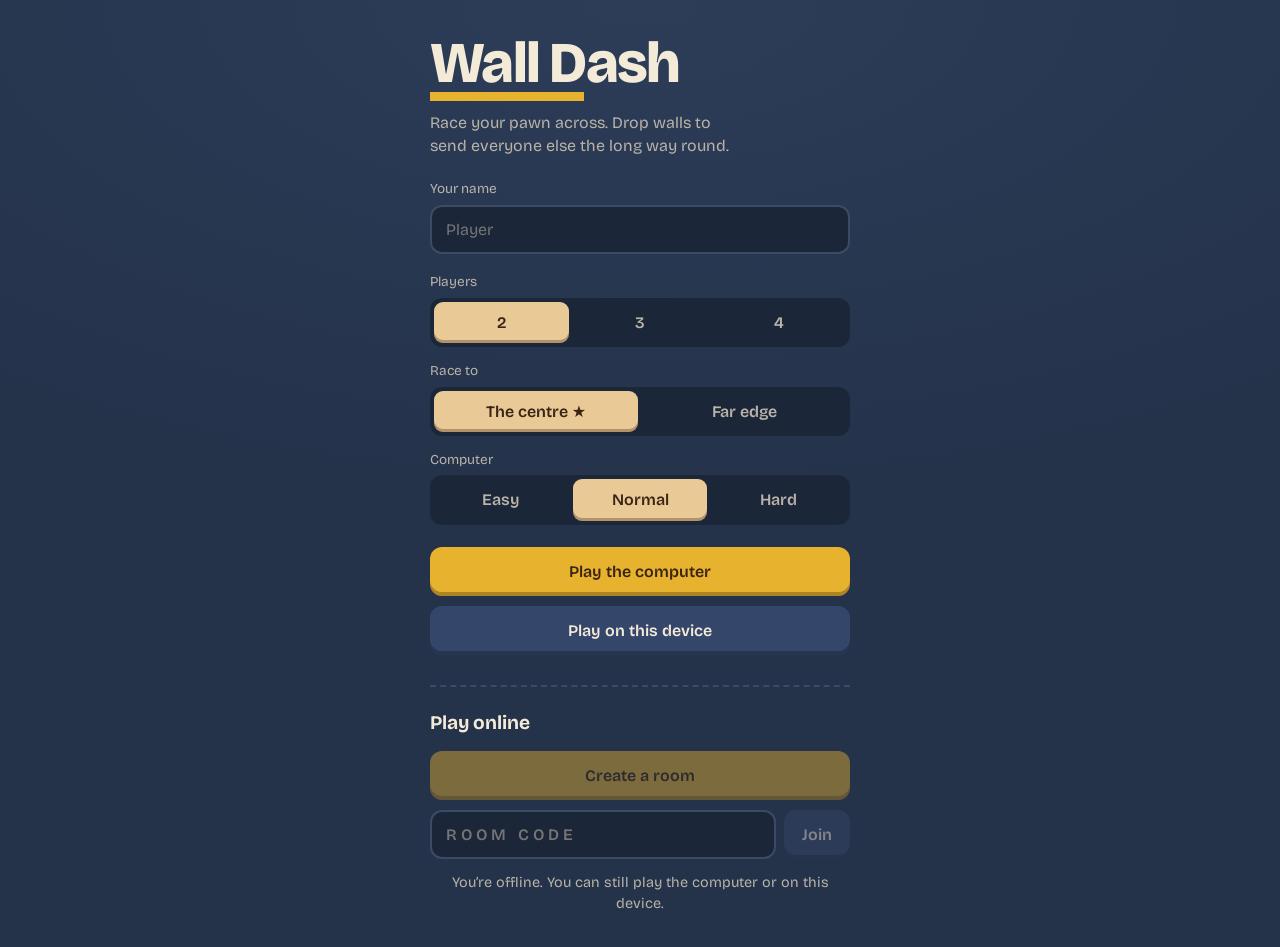
==== index.html @ b1724b5a "wall-dash game first commit" ====
<!doctype html>
<html lang="en">
<head>
<meta charset="utf-8">
<meta name="viewport" content="width=device-width, initial-scale=1, viewport-fit=cover, user-scalable=no">
<meta name="theme-color" content="#24324A">
<title>Wall Dash</title>
<link rel="manifest" href="manifest.webmanifest">
<link rel="icon" href="icon.svg" type="image/svg+xml">
<link rel="preconnect" href="https://fonts.googleapis.com">
<link rel="preconnect" href="https://fonts.gstatic.com" crossorigin>
<link href="https://fonts.googleapis.com/css2?family=Bricolage+Grotesque:opsz,wght@12..96,400;12..96,600;12..96,800&display=swap" rel="stylesheet">
<link rel="stylesheet" href="css/style.css?v=9">
</head>
<body>

<!-- Home -->
<section id="home" class="screen">
  <header class="brand">
    <h1 id="gameName">Wall Dash</h1>
    <p class="tagline">Race your pawn across. Drop walls to send everyone else the long way round.</p>
  </header>

  <p id="announcement" class="announcement" hidden></p>

  <label class="field">
    <span>Your name</span>
    <input id="nameInput" maxlength="18" autocomplete="nickname" placeholder="Player">
  </label>

  <div class="setup">
    <div class="row">
      <span class="row-label">Players</span>
      <div class="seg" data-pref="players">
        <button data-v="2">2</button><button data-v="3">3</button><button data-v="4">4</button>
      </div>
    </div>
    <div class="row" id="modeRow">
      <span class="row-label">Race to</span>
      <div class="seg" data-pref="mode">
        <button data-v="center">The centre ★</button><button data-v="edge">Far edge</button>
      </div>    </div>
    <div class="row" id="levelRow">
      <span class="row-label">Computer</span>
      <div class="seg" data-pref="level">
        <button data-v="easy">Easy</button><button data-v="normal">Normal</button><button data-v="hard">Hard</button>
      </div>
    </div>
  </div>

  <div class="actions">
    <button id="btnAI" class="btn primary">Play the computer</button>
    <button id="btnLocal" class="btn">Play on this device</button>
  </div>

  <div class="online" id="onlineBox">
    <h2>Play online</h2>
    <button id="btnCreate" class="btn primary">Create a room</button>
    <div class="join">
      <input id="codeInput" maxlength="5" placeholder="Room code" autocapitalize="characters" autocomplete="off" spellcheck="false">
      <button id="btnJoin" class="btn">Join</button>
    </div>
    <p id="onlineNote" class="note" hidden></p>
  </div>
</section>

<!-- Lobby -->
<section id="lobby" class="screen" hidden>
  <p class="lobby-intro">Share this code so friends can join</p>
  <div class="code-box"><span id="roomCode">-----</span></div>
  <div class="actions inline">
    <button id="btnShare" class="btn">Share invite link</button>
  </div>
  <ul id="seatList" class="seats"></ul>
  <label id="fillRow" class="check"><input type="checkbox" id="fillBots" checked> Fill empty seats with computer players</label>
  <div class="actions">
    <button id="btnStart" class="btn primary">Start game</button>
    <p id="waitNote" class="note" hidden>Waiting for the host to start the game…</p>
    <button id="btnLeaveLobby" class="btn ghost">Leave room</button>
  </div>
</section>

<!-- Game -->
<section id="game" class="screen game" hidden>
  <div id="players" class="players"></div>
  <div id="boardWrap" class="board-wrap"><canvas id="board" aria-label="Game board"></canvas></div>
  <p id="status" class="status" aria-live="polite"></p>
  <div class="controls">
    <button id="btnPass" class="btn" hidden>Skip turn</button>
    <button id="btnMenu" class="btn ghost">Leave</button>
  </div>
  <div id="wallPad" class="wall-pad" hidden>
    <div class="dpad">
      <button class="btn" data-dir="up" aria-label="Move wall up">↑</button>
      <button class="btn" data-dir="left" aria-label="Move wall left">←</button>
      <button class="btn" data-dir="right" aria-label="Move wall right">→</button>
      <button class="btn" data-dir="down" aria-label="Move wall down">↓</button>
    </div>
    <div class="wall-actions">
      <button id="btnPlace" class="btn primary place">Place wall</button>
      <div class="inline-btns">
        <button id="btnRotate" class="btn" title="Turn the wall (R)">⟲ Turn</button>
        <button id="btnCancelWall" class="btn ghost">Cancel</button>
      </div>
    </div>
  </div>
  <p class="hint" id="hint"></p>
</section>

<div id="overlay" class="overlay" hidden>
  <div class="sheet">
    <div id="winDot" class="win-dot"></div>
    <h2 id="winText">Red wins</h2>
    <div class="actions">
      <button id="btnAgain" class="btn primary">Play again</button>
      <button id="btnHome" class="btn ghost">Back to menu</button>
    </div>
  </div>
</div>

<div id="toast" class="toast" role="status" hidden></div>

<script src="shared/game.js?v=8"></script>
<script src="shared/ai.js?v=5"></script>
<script src="js/app.js?v=9"></script>
</body>
</html>
---- css/style.css ----
:root {
  --table: #24324A;      /* the table the board sits on */
  --table-2: #2D3D58;
  --chalk: #F4EAD8;      /* text */
  --chalk-dim: #B9B3A8;
  --walnut: #6E4127;     /* board frame */
  --maple: #E9CA97;      /* squares */
  --groove: #4B2A18;
  --brass: #E7B22E;
  --red: #D9432F; --blue: #3E7BE6; --yellow: #E7B22E; --green: #2FA36B;
  --danger: #FF7A66;
  --font: "Bricolage Grotesque", ui-rounded, "Segoe UI", Roboto, system-ui, sans-serif;
  color-scheme: dark;
  box-sizing: border-box;
  padding-top: env(safe-area-inset-top, 0px);
  padding-bottom: env(safe-area-inset-bottom, 0px);
}
[hidden] { display: none !important; }
*, *::before, *::after { box-sizing: inherit; }
html, body { height: 100%; margin: 0; }
body {
  font-family: var(--font); color: var(--chalk); font-size: 16px; line-height: 1.45;
  background: radial-gradient(120% 80% at 50% 0%, var(--table-2), var(--table) 70%) fixed, var(--table);
  -webkit-tap-highlight-color: transparent; overscroll-behavior: none;
}
.screen { max-width: 460px; margin: 0 auto; padding: 24px 20px 32px; }
.screen[hidden] { display: none !important; }

/* Home */
.brand h1 {
  font-size: clamp(2.6rem, 12vw, 3.6rem); font-weight: 800; line-height: .95; letter-spacing: -0.03em;
  margin: 12px 0 10px; display: inline-block; padding-bottom: 10px;
  background: linear-gradient(var(--brass), var(--brass)) left bottom / 62% 9px no-repeat;
}
.tagline { margin: 0 0 22px; color: var(--chalk-dim); max-width: 32ch; }
.announcement { background: #3A4E70; border-left: 5px solid var(--brass); padding: 10px 14px; border-radius: 4px 10px 10px 4px; margin: 0 0 18px; }

.field { display: block; margin-bottom: 18px; }
.field span, .row-label { display: block; font-size: .85rem; color: var(--chalk-dim); margin-bottom: 6px; }
input[type=text], input:not([type]), input[type=password], input[type=number], select, textarea {
  width: 100%; font: inherit; color: var(--chalk); background: #1B2639; border: 2px solid #3B4B66;
  border-radius: 12px; padding: 11px 14px; outline: none;
}
input:focus-visible, select:focus-visible, textarea:focus-visible { border-color: var(--brass); }

.setup { display: grid; gap: 14px; margin-bottom: 22px; }
.seg { display: flex; background: #1B2639; border-radius: 12px; padding: 4px; gap: 4px; }
.seg button {
  flex: 1; font: inherit; font-weight: 600; color: var(--chalk-dim); background: transparent; border: 0;
  padding: 9px 6px; border-radius: 9px; cursor: pointer;
}
.seg button:disabled { opacity: .4; cursor: not-allowed; }
.row-note { margin: 6px 0 0; font-size: .85rem; color: var(--chalk-dim); }
.seg button.on { background: var(--maple); color: #3A2414; box-shadow: inset 0 -3px 0 rgba(75, 42, 24, .35); }
.seg.big button { padding: 12px 18px; }

.btn {
  font: inherit; font-weight: 600; color: var(--chalk); background: #34476A; border: 0; cursor: pointer;
  padding: 13px 18px; border-radius: 12px; box-shadow: inset 0 -4px 0 rgba(0, 0, 0, .25);
}
.btn:active { transform: translateY(2px); box-shadow: inset 0 -2px 0 rgba(0, 0, 0, .25); }
.btn.primary { background: var(--brass); color: #3A2414; }
.btn.ghost { background: transparent; box-shadow: none; color: var(--chalk-dim); text-decoration: underline; text-underline-offset: 3px; }
.btn.danger { background: #7A2E26; }
.btn.round { width: 48px; height: 48px; padding: 0; font-size: 1.4rem; border-radius: 50%; }
.btn:disabled { opacity: .45; cursor: not-allowed; }
button:focus-visible { outline: 3px solid var(--brass); outline-offset: 2px; }

.actions { display: grid; gap: 10px; }
.actions.inline { display: flex; justify-content: center; }
.online { margin-top: 30px; padding-top: 22px; border-top: 2px dashed #3B4B66; display: grid; gap: 10px; }
.online h2 { margin: 0 0 4px; font-size: 1.2rem; }
.join { display: flex; gap: 8px; }
.join input { text-transform: uppercase; letter-spacing: .25em; font-weight: 600; }
.note { color: var(--chalk-dim); font-size: .9rem; margin: 4px 0 0; text-align: center; }

/* Lobby */
.lobby-intro { text-align: center; color: var(--chalk-dim); margin: 20px 0 10px; }
.code-box { text-align: center; margin-bottom: 14px; }
.code-box span {
  display: inline-block; font-size: 2.8rem; font-weight: 800; letter-spacing: .18em; padding: 8px 18px 8px 26px;
  background: var(--maple); color: #3A2414; border-radius: 14px; border: 6px solid var(--walnut);
}
.seats { list-style: none; padding: 0; margin: 22px 0; display: grid; gap: 8px; }
.seats li { display: flex; align-items: center; gap: 12px; background: #1B2639; padding: 12px 14px; border-radius: 12px; }
.seats li.empty { color: var(--chalk-dim); font-style: italic; }
.pawn-dot { width: 18px; height: 18px; border-radius: 50%; flex: none; box-shadow: inset 0 -3px 0 rgba(0,0,0,.3); }
.seats .tag { margin-left: auto; font-size: .8rem; color: var(--chalk-dim); }
.check { display: flex; gap: 10px; align-items: center; margin-bottom: 16px; color: var(--chalk-dim); }
.check input { width: 20px; height: 20px; accent-color: var(--brass); }

/* Game */
.screen.game { max-width: 640px; padding-top: 12px; display: flex; flex-direction: column; min-height: 100%; }
.players { display: flex; flex-wrap: wrap; gap: 6px; justify-content: center; margin-bottom: 10px; }
.chip {
  display: flex; align-items: center; gap: 8px; padding: 6px 12px 6px 8px; border-radius: 999px;
  background: #1B2639; border: 2px solid transparent; font-size: .9rem; transition: border-color .2s;
}
.chip.turn { border-color: var(--chalk); background: #2C3B57; }
.chip .walls { color: var(--chalk-dim); font-variant-numeric: tabular-nums; }
.chip .off { color: var(--danger); font-size: .75rem; }
.board-wrap { position: relative; width: 100%; aspect-ratio: 1; max-height: 70vh; margin: 0 auto; touch-action: none; }
.board-wrap canvas { width: 100%; height: 100%; display: block; -webkit-touch-callout: none; -webkit-user-select: none; user-select: none; }
.status { text-align: center; font-weight: 600; font-size: 1.1rem; margin: 12px 0 8px; min-height: 1.5em; }
.controls { display: flex; gap: 10px; justify-content: center; align-items: center; flex-wrap: wrap; }
.wall-pad { display: flex; gap: 18px; justify-content: center; align-items: center; margin-top: 12px; }
.dpad { display: grid; grid-template-columns: repeat(3, 48px); grid-template-rows: repeat(3, 48px); gap: 4px; }
.dpad .btn { padding: 0; font-size: 1.3rem; }
.dpad [data-dir=up] { grid-area: 1 / 2; }
.dpad [data-dir=left] { grid-area: 2 / 1; }
.dpad [data-dir=right] { grid-area: 2 / 3; }
.dpad [data-dir=down] { grid-area: 3 / 2; }
.btn.place { padding: 18px 24px; font-size: 1.15rem; }
.wall-actions { display: flex; flex-direction: column; gap: 8px; }
.wall-actions .inline-btns { display: flex; gap: 8px; justify-content: center; }
.hint { text-align: center; color: var(--chalk-dim); font-size: .85rem; margin: 10px 0 0; }

.overlay { position: fixed; inset: 0; background: rgba(15, 20, 32, .72); display: grid; place-items: center; padding: 20px; z-index: 20; }
.overlay[hidden] { display: none; }
.sheet { background: var(--table-2); border-radius: 20px; padding: 28px 24px; width: min(360px, 100%); text-align: center; border-top: 8px solid var(--walnut); }
.sheet h2 { font-size: 2rem; margin: 10px 0 20px; letter-spacing: -0.02em; }
.win-dot { width: 56px; height: 56px; border-radius: 50%; margin: 0 auto; box-shadow: inset 0 -6px 0 rgba(0,0,0,.3); }

.toast {
  position: fixed; left: 50%; bottom: calc(24px + env(safe-area-inset-bottom, 0px)); transform: translateX(-50%);
  background: var(--chalk); color: #222; padding: 10px 16px; border-radius: 10px; font-weight: 600; z-index: 30; max-width: 90vw;
}
.toast[hidden] { display: none; }

/* Admin */
.admin { max-width: 760px; }
.admin h1 { font-size: 2rem; margin: 8px 0 4px; }
.admin h2 { font-size: 1.2rem; margin: 30px 0 12px; }
.panel { background: #1B2639; border-radius: 14px; padding: 18px; display: grid; gap: 16px; }
.grid2 { display: grid; grid-template-columns: repeat(auto-fit, minmax(200px, 1fr)); gap: 16px; }
.panel label > span { display: block; font-size: .85rem; color: var(--chalk-dim); margin-bottom: 6px; }
.panel small { display: block; color: var(--chalk-dim); margin-top: 4px; font-size: .8rem; }
.panel input, .panel select, .panel textarea { background: #24324A; }
.stats { display: flex; gap: 12px; flex-wrap: wrap; }
.stat { background: #1B2639; border-radius: 12px; padding: 12px 16px; min-width: 120px; }
.stat b { display: block; font-size: 1.6rem; }
.stat span { color: var(--chalk-dim); font-size: .85rem; }
.table-wrap { overflow-x: auto; }
table { width: 100%; border-collapse: collapse; font-size: .92rem; }
th, td { text-align: left; padding: 9px 10px; border-bottom: 1px solid #34476A; }
th { color: var(--chalk-dim); font-weight: 600; }
.err { color: var(--danger); margin: 0; }
.ok { color: var(--green); margin: 0; }

@media (prefers-reduced-motion: reduce) { * { transition: none !important; } }
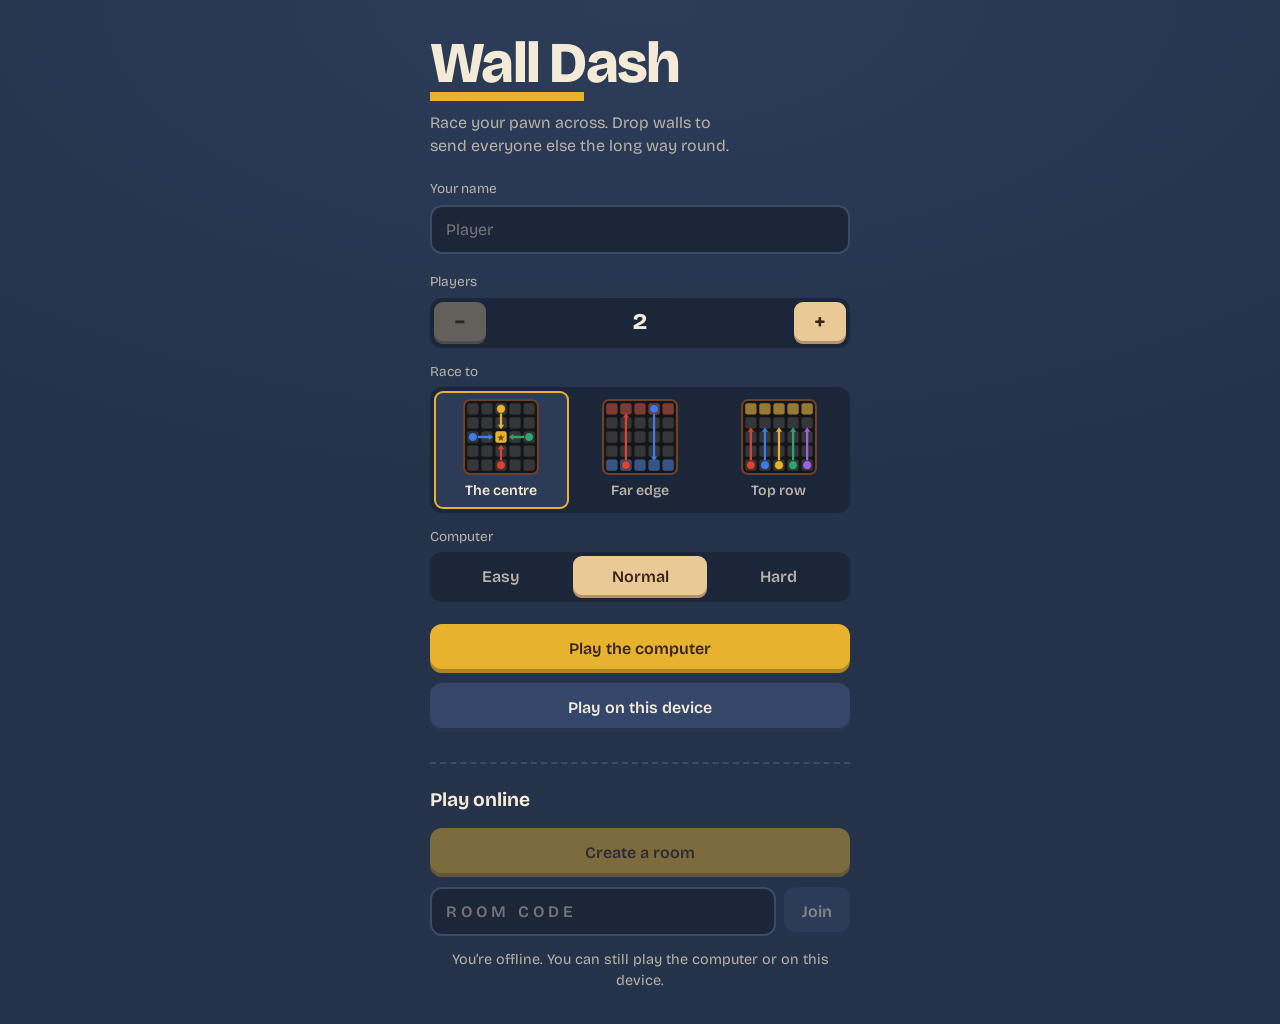
==== commit 778dc01e: "new changes" ====
--- a/index.html
+++ b/index.html
@@ -10,7 +10,7 @@
 <link rel="preconnect" href="https://fonts.googleapis.com">
 <link rel="preconnect" href="https://fonts.gstatic.com" crossorigin>
 <link href="https://fonts.googleapis.com/css2?family=Bricolage+Grotesque:opsz,wght@12..96,400;12..96,600;12..96,800&display=swap" rel="stylesheet">
-<link rel="stylesheet" href="css/style.css?v=9">
+<link rel="stylesheet" href="css/style.css?v=18">
 </head>
 <body>
 
@@ -31,15 +31,21 @@
   <div class="setup">
     <div class="row">
       <span class="row-label">Players</span>
-      <div class="seg" data-pref="players">
-        <button data-v="2">2</button><button data-v="3">3</button><button data-v="4">4</button>
+      <div class="stepper">
+        <button type="button" id="playersDown" aria-label="Fewer players">−</button>
+        <output id="playersOut" aria-live="polite">2</output>
+        <button type="button" id="playersUp" aria-label="More players">+</button>
       </div>
     </div>
     <div class="row" id="modeRow">
       <span class="row-label">Race to</span>
-      <div class="seg" data-pref="mode">
-        <button data-v="center">The centre ★</button><button data-v="edge">Far edge</button>
-      </div>    </div>
+      <div class="seg modes" data-pref="mode">
+        <button data-v="center"><span>The centre</span></button>
+        <button data-v="edge"><span>Far edge</span></button>
+        <button data-v="race"><span>Top row</span></button>
+      </div>
+      <p class="row-note" id="modeNote" hidden>With 5 or more players everyone races from the bottom row to the top row.</p>
+    </div>
     <div class="row" id="levelRow">
       <span class="row-label">Computer</span>
       <div class="seg" data-pref="level">
@@ -72,6 +78,15 @@
     <button id="btnShare" class="btn">Share invite link</button>
   </div>
   <ul id="seatList" class="seats"></ul>
+  <div class="row lobby-walls">
+    <span class="row-label">Walls each</span>
+    <div class="stepper">
+      <button type="button" id="wallsDown" aria-label="Fewer walls">−</button>
+      <output id="wallsOut" aria-live="polite">10</output>
+      <button type="button" id="wallsUp" aria-label="More walls">+</button>
+    </div>
+    <p class="row-note" id="wallsNote" hidden>The host picks this.</p>
+  </div>
   <label id="fillRow" class="check"><input type="checkbox" id="fillBots" checked> Fill empty seats with computer players</label>
   <div class="actions">
     <button id="btnStart" class="btn primary">Start game</button>
@@ -82,29 +97,28 @@
 
 <!-- Game -->
 <section id="game" class="screen game" hidden>
-  <div id="players" class="players"></div>
+  <div class="game-top">
+    <div id="players" class="players"></div>
+    <button id="btnMenu" class="btn ghost leave">Leave</button>
+  </div>
+  <div id="chatLog" class="chat-log" aria-label="Chat" aria-live="polite" hidden></div>
   <div id="boardWrap" class="board-wrap"><canvas id="board" aria-label="Game board"></canvas></div>
-  <p id="status" class="status" aria-live="polite"></p>
-  <div class="controls">
-    <button id="btnPass" class="btn" hidden>Skip turn</button>
-    <button id="btnMenu" class="btn ghost">Leave</button>
-  </div>
-  <div id="wallPad" class="wall-pad" hidden>
-    <div class="dpad">
-      <button class="btn" data-dir="up" aria-label="Move wall up">↑</button>
-      <button class="btn" data-dir="left" aria-label="Move wall left">←</button>
-      <button class="btn" data-dir="right" aria-label="Move wall right">→</button>
-      <button class="btn" data-dir="down" aria-label="Move wall down">↓</button>
-    </div>
-    <div class="wall-actions">
-      <button id="btnPlace" class="btn primary place">Place wall</button>
-      <div class="inline-btns">
+  <div class="dock">
+    <p id="status" class="status" aria-live="polite"></p>
+    <div class="dock-body">
+      <button id="btnPass" class="btn" hidden>Skip turn</button>
+      <div id="wallPad" class="wall-pad" hidden>
         <button id="btnRotate" class="btn" title="Turn the wall (R)">⟲ Turn</button>
+        <button id="btnPlace" class="btn primary place">Place wall</button>
         <button id="btnCancelWall" class="btn ghost">Cancel</button>
       </div>
+      <p class="hint" id="hint"></p>
     </div>
   </div>
-  <p class="hint" id="hint"></p>
+  <form id="chatForm" class="chat-form" autocomplete="off" hidden>
+    <input id="chatInput" maxlength="200" placeholder="Message…" aria-label="Chat message" enterkeyhint="send">
+    <button class="btn primary" type="submit">Send</button>
+  </form>
 </section>
 
 <div id="overlay" class="overlay" hidden>
@@ -120,8 +134,8 @@
 
 <div id="toast" class="toast" role="status" hidden></div>
 
-<script src="shared/game.js?v=8"></script>
-<script src="shared/ai.js?v=5"></script>
-<script src="js/app.js?v=9"></script>
+<script src="shared/game.js?v=10"></script>
+<script src="shared/ai.js?v=6"></script>
+<script src="js/app.js?v=17"></script>
 </body>
 </html>
--- a/css/style.css
+++ b/css/style.css
@@ -54,6 +54,22 @@
 .seg button.on { background: var(--maple); color: #3A2414; box-shadow: inset 0 -3px 0 rgba(75, 42, 24, .35); }
 .seg.big button { padding: 12px 18px; }
 
+/* Player count */
+.stepper { display: flex; align-items: center; background: #1B2639; border-radius: 12px; padding: 4px; gap: 4px; }
+.stepper button {
+  width: 52px; height: 42px; font: inherit; font-size: 1.4rem; font-weight: 700; color: #3A2414; background: var(--maple);
+  border: 0; border-radius: 9px; cursor: pointer; box-shadow: inset 0 -3px 0 rgba(75, 42, 24, .35);
+}
+.stepper button:disabled { opacity: .35; cursor: not-allowed; }
+.lobby-walls { margin-bottom: 18px; }
+.stepper button[hidden] { display: block !important; visibility: hidden; } /* keeps the number centred for guests */
+.stepper output { flex: 1; text-align: center; font-size: 1.4rem; font-weight: 800; font-variant-numeric: tabular-nums; }
+
+/* Mode picker: a small picture of each race */
+.seg.modes button { display: flex; flex-direction: column; align-items: center; gap: 6px; padding: 8px 4px 7px; font-size: .88rem; }
+.seg.modes svg { width: 100%; max-width: 76px; height: auto; display: block; }
+.seg.modes button.on { background: #2C3B57; color: var(--chalk); box-shadow: inset 0 0 0 2px var(--brass); }
+
 .btn {
   font: inherit; font-weight: 600; color: var(--chalk); background: #34476A; border: 0; cursor: pointer;
   padding: 13px 18px; border-radius: 12px; box-shadow: inset 0 -4px 0 rgba(0, 0, 0, .25);
@@ -90,30 +106,75 @@
 .check input { width: 20px; height: 20px; accent-color: var(--brass); }
 
 /* Game */
-.screen.game { max-width: 640px; padding-top: 12px; display: flex; flex-direction: column; min-height: 100%; }
-.players { display: flex; flex-wrap: wrap; gap: 6px; justify-content: center; margin-bottom: 10px; }
+/* The board takes every pixel the rest leaves over. Player names stay at the top, the chat box at the
+   bottom, and the board with its buttons sits in the middle of the space left between them. */
+.screen.game {
+  max-width: none; padding: 6px 6px 8px; display: flex; flex-direction: column; gap: 6px;
+  height: 100vh; /* older webviews drop the env() lines below */
+  height: calc(100vh - env(safe-area-inset-top, 0px) - env(safe-area-inset-bottom, 0px));
+  height: calc(100dvh - env(safe-area-inset-top, 0px) - env(safe-area-inset-bottom, 0px));
+}
+.game-top { display: flex; align-items: center; gap: 6px; width: 100%; max-width: 760px; margin: 0 auto auto; }
+.screen.game .chat-form { margin-top: auto; }
+.screen.game:not(.has-chat) .dock { margin-bottom: auto; }
+.players { flex: 1; min-width: 0; display: flex; flex-wrap: wrap; gap: 4px; justify-content: center; position: relative; }
+.players.many { flex-wrap: nowrap; justify-content: flex-start; overflow-x: auto; scrollbar-width: none; padding: 1px 0; }
+.players.many::-webkit-scrollbar { display: none; }
+.players.many .chip { flex: none; }
+.btn.leave { flex: none; padding: 6px 8px; font-size: .85rem; }
 .chip {
-  display: flex; align-items: center; gap: 8px; padding: 6px 12px 6px 8px; border-radius: 999px;
-  background: #1B2639; border: 2px solid transparent; font-size: .9rem; transition: border-color .2s;
-}
+  display: flex; align-items: center; gap: 5px; padding: 3px 9px 3px 5px; border-radius: 999px; min-width: 0;
+  background: #1B2639; border: 2px solid transparent; font-size: .8rem; line-height: 1.3; transition: border-color .2s;
+}
+.chip > span:nth-child(2) { max-width: 10ch; overflow: hidden; text-overflow: ellipsis; white-space: nowrap; }
+.chip .pawn-dot { width: 14px; height: 14px; }
 .chip.turn { border-color: var(--chalk); background: #2C3B57; }
 .chip .walls { color: var(--chalk-dim); font-variant-numeric: tabular-nums; }
-.chip .off { color: var(--danger); font-size: .75rem; }
-.board-wrap { position: relative; width: 100%; aspect-ratio: 1; max-height: 70vh; margin: 0 auto; touch-action: none; }
-.board-wrap canvas { width: 100%; height: 100%; display: block; -webkit-touch-callout: none; -webkit-user-select: none; user-select: none; }
-.status { text-align: center; font-weight: 600; font-size: 1.1rem; margin: 12px 0 8px; min-height: 1.5em; }
-.controls { display: flex; gap: 10px; justify-content: center; align-items: center; flex-wrap: wrap; }
-.wall-pad { display: flex; gap: 18px; justify-content: center; align-items: center; margin-top: 12px; }
-.dpad { display: grid; grid-template-columns: repeat(3, 48px); grid-template-rows: repeat(3, 48px); gap: 4px; }
-.dpad .btn { padding: 0; font-size: 1.3rem; }
-.dpad [data-dir=up] { grid-area: 1 / 2; }
-.dpad [data-dir=left] { grid-area: 2 / 1; }
-.dpad [data-dir=right] { grid-area: 2 / 3; }
-.dpad [data-dir=down] { grid-area: 3 / 2; }
-.btn.place { padding: 18px 24px; font-size: 1.15rem; }
-.wall-actions { display: flex; flex-direction: column; gap: 8px; }
-.wall-actions .inline-btns { display: flex; gap: 8px; justify-content: center; }
-.hint { text-align: center; color: var(--chalk-dim); font-size: .85rem; margin: 10px 0 0; }
+.chip .off { color: var(--danger); font-size: .7rem; }
+/* layout() sets the height to the board's own size, so the dock sits right under it. */
+.board-wrap {
+  flex: none; width: 100%; overflow: hidden; touch-action: none;
+  display: flex; align-items: center; justify-content: center;
+}
+.board-wrap canvas { display: block; -webkit-touch-callout: none; -webkit-user-select: none; user-select: none; }
+.dock { flex: none; width: 100%; max-width: 520px; margin: 0 auto; }
+.status { text-align: center; font-weight: 600; font-size: 1rem; margin: 6px 0 4px; min-height: 1.4em; line-height: 1.4; }
+/* Fixed height, so the board doesn't jump when the wall controls appear. */
+.dock-body { min-height: 44px; display: flex; flex-direction: column; justify-content: center; align-items: center; gap: 6px; }
+#btnPass { padding: 8px 18px; }
+/* Drag on the board to move the wall; this row only turns, places or cancels it. */
+.wall-pad { display: grid; grid-template-columns: auto 1fr auto; gap: 6px; width: 100%; }
+.wall-pad:not([hidden]) ~ .hint { display: none; }
+.wall-pad .btn { padding: 0 12px; height: 42px; font-size: 1rem; border-radius: 10px; white-space: nowrap; }
+.hint { text-align: center; color: var(--chalk-dim); font-size: .78rem; line-height: 1.35; margin: 0; max-width: 46ch; }
+
+/* Online chat: history above the board, message box at the bottom. */
+.chat-log {
+  flex: none; height: 62px; overflow-y: auto; width: 100%; max-width: 760px; margin: 0 auto;
+  background: #1B2639; border-radius: 10px; padding: 5px 10px; font-size: .82rem; line-height: 1.35;
+}
+.chat-log p { margin: 0; overflow-wrap: anywhere; }
+.chat-log b { font-weight: 700; }
+.chat-log .empty { color: var(--chalk-dim); font-style: italic; }
+.chat-form { flex: none; display: flex; gap: 6px; width: 100%; max-width: 520px; margin: 0 auto; }
+.chat-form input { flex: 1; min-width: 0; padding: 8px 12px; border-radius: 10px; font-size: 16px; }
+.chat-form .btn { padding: 0 18px; border-radius: 10px; }
+
+/* Phones on their side: board on the left, everything else in a column on the right. */
+@media (orientation: landscape) and (max-height: 560px) {
+  .screen.game {
+    display: grid; grid-template-columns: minmax(0, 1fr) minmax(190px, 34%);
+    grid-template-rows: auto minmax(0, 1fr) auto auto; grid-template-areas: "board top" "board chat" "board dock" "board form"; column-gap: 10px;
+  }
+  .chat-log { grid-area: chat; height: auto; min-height: 0; }
+  .chat-form { grid-area: form; }
+  .game-top { grid-area: top; flex-direction: column; align-items: stretch; margin: 0; }
+  .players { justify-content: flex-start; }
+  .btn.leave { align-self: flex-end; order: -1; }
+  .board-wrap { grid-area: board; height: 100%; }
+  .dock { grid-area: dock; align-self: end; }
+  .wall-pad .btn { padding: 0 8px; font-size: .92rem; }
+}
 
 .overlay { position: fixed; inset: 0; background: rgba(15, 20, 32, .72); display: grid; place-items: center; padding: 20px; z-index: 20; }
 .overlay[hidden] { display: none; }
